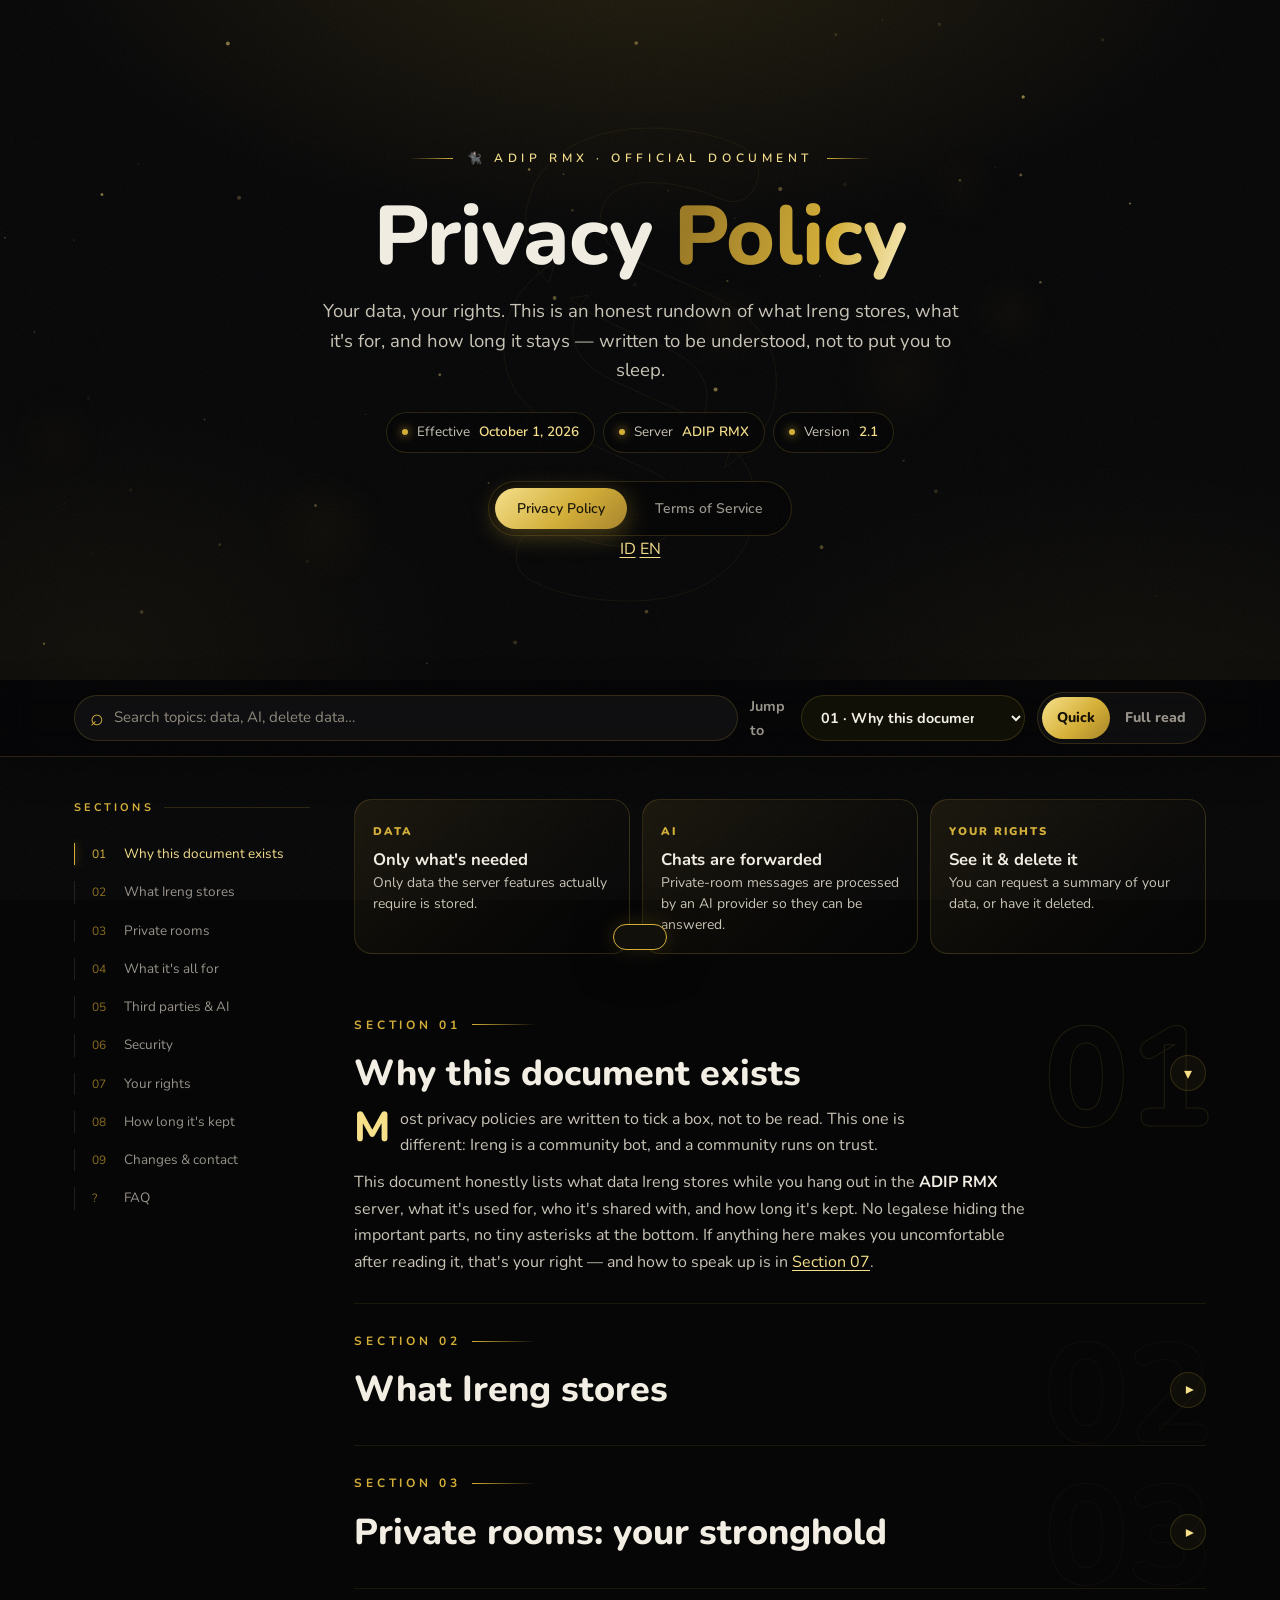
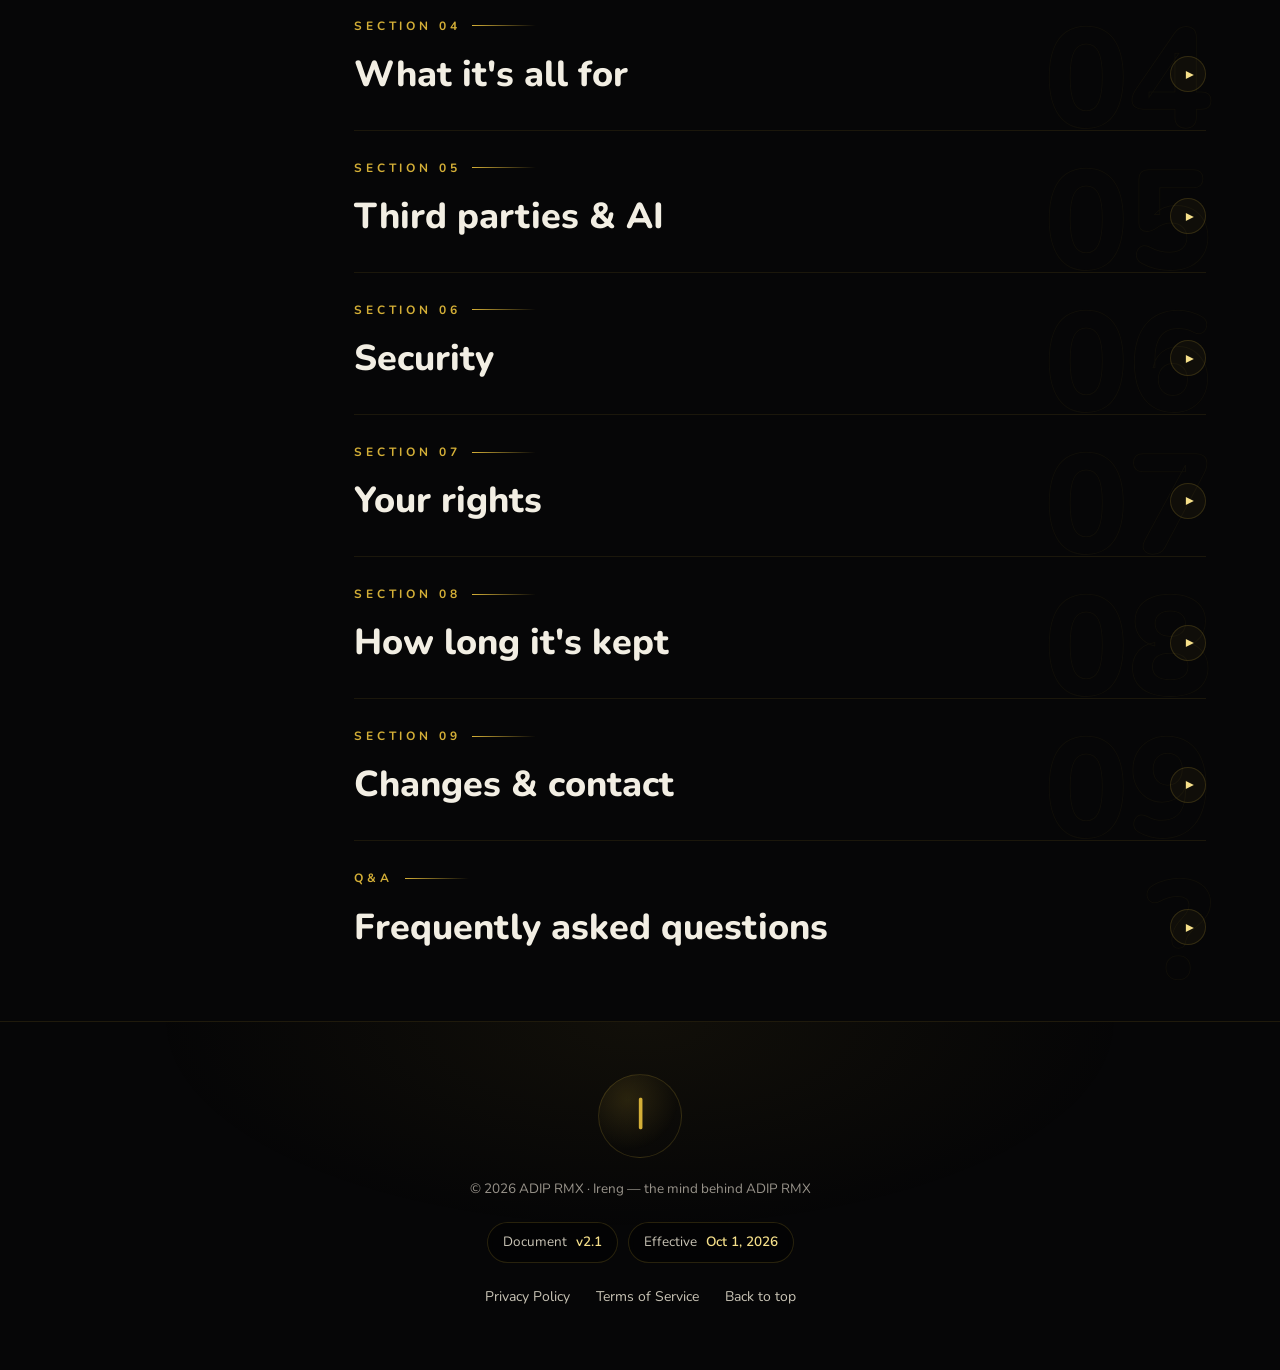
==== privacy-policy-en.html @ ee5ec506 "Publish privacy-policy-en.html" ====
<!DOCTYPE html>
<html lang="en">
<head>
<meta charset="UTF-8">
<meta name="viewport" content="width=device-width, initial-scale=1.0">
<title>Privacy Policy — Ireng · ADIP RMX</title>
<meta name="description" content="Ireng Privacy Policy: an honest explanation of what data the ADIP RMX community Discord bot stores, and why.">
<link rel="alternate" hreflang="id" href="https://adiprmx.github.io/ireng-legal/privacy-policy.html">
<link rel="alternate" hreflang="en" href="https://adiprmx.github.io/ireng-legal/privacy-policy-en.html">
<link rel="preconnect" href="https://fonts.googleapis.com">
<link rel="preconnect" href="https://fonts.gstatic.com" crossorigin>
<link href="https://fonts.googleapis.com/css2?family=Nunito:ital,wght@0,400;0,600;0,700;0,800;0,900;1,400;1,600;1,800&display=swap" rel="stylesheet">
<link rel="stylesheet" href="style.css?v=6">
</head>
<body>
<div id="progress"></div>
<div id="glow"></div>

<header class="hero">
  <canvas id="dust"></canvas>
  <div class="watermark">§</div>
  <div class="hero-inner">
    <span class="kicker">🐈‍⬛ ADIP RMX · Official Document</span>
    <h1>Privacy <span class="shine">Policy</span></h1>
    <p class="lede">Your data, your rights. This is an honest rundown of what Ireng stores, what it's for, and how long it stays — written to be understood, not to put you to sleep.</p>
    <div class="seals">
      <span class="seal"><span class="dot"></span>Effective <b>October 1, 2026</b></span>
      <span class="seal"><span class="dot"></span>Server <b>ADIP RMX</b></span>
      <span class="seal"><span class="dot"></span>Version <b>2.1</b></span>
    </div>
    <nav class="doctabs" aria-label="Legal documents">
      <a href="privacy-policy-en.html" class="active">Privacy Policy</a>
      <a href="terms-of-service-en.html">Terms of Service</a>
    </nav>
    <nav class="langswitch" aria-label="Language">
      <a href="privacy-policy.html">ID</a>
      <a href="privacy-policy-en.html" class="active" aria-current="true">EN</a>
    </nav>
  </div>
</header>

<div class="quickbar" id="quickbar">
  <div class="quickbar-inner">
    <div class="quick-search">
      <label class="sr-only" for="chapterSearch">Search topics on this page</label>
      <span class="quick-icon" aria-hidden="true">⌕</span>
      <input id="chapterSearch" type="search" placeholder="Search topics: data, AI, delete data…" autocomplete="off">
      <button id="clearSearch" class="clear-search" type="button" aria-label="Clear search" hidden>×</button>
    </div>
    <div class="quick-jump">
      <label for="chapterJump">Jump to</label>
      <select id="chapterJump" aria-label="Jump to a section"></select>
    </div>
    <div class="view-switch" role="group" aria-label="Reading mode">
      <button type="button" data-view="cepat" class="active" aria-pressed="true">Quick</button>
      <button type="button" data-view="penuh" aria-pressed="false">Full read</button>
    </div>
  </div>
  <div class="quick-results" id="quickResults" hidden></div>
</div>

<div class="shell">
  <nav class="rail" aria-label="Sections">
    <h3>Sections</h3>
    <a href="#mengapa"><span class="n">01</span>Why this document exists</a>
    <a href="#data"><span class="n">02</span>What Ireng stores</a>
    <a href="#ruang"><span class="n">03</span>Private rooms</a>
    <a href="#tujuan"><span class="n">04</span>What it's all for</a>
    <a href="#pihak-ketiga"><span class="n">05</span>Third parties &amp; AI</a>
    <a href="#keamanan"><span class="n">06</span>Security</a>
    <a href="#hak"><span class="n">07</span>Your rights</a>
    <a href="#retensi"><span class="n">08</span>How long it's kept</a>
    <a href="#kontak"><span class="n">09</span>Changes &amp; contact</a>
    <a href="#faq"><span class="n">?</span>FAQ</a>
  </nav>

  <main>
    <section class="summary-strip" aria-label="Quick summary">
      <a class="summary-card" href="#data"><span>Data</span><strong>Only what's needed</strong><small>Only data the server features actually require is stored.</small></a>
      <a class="summary-card" href="#pihak-ketiga"><span>AI</span><strong>Chats are forwarded</strong><small>Private-room messages are processed by an AI provider so they can be answered.</small></a>
      <a class="summary-card" href="#hak"><span>Your rights</span><strong>See it &amp; delete it</strong><small>You can request a summary of your data, or have it deleted.</small></a>
    </section>
    <section class="chapter reveal" id="mengapa">
      <span class="ghost">01</span>
      <div class="eyebrow">Section 01</div>
      <h2>Why this document exists <button class="copylink" data-target="mengapa" title="Copy section link" aria-label="Copy section link">§</button></h2>
      <p class="lede">Most privacy policies are written to tick a box, not to be read. This one is different: Ireng is a community bot, and a community runs on trust.</p>
      <p>This document honestly lists what data Ireng stores while you hang out in the <strong>ADIP RMX</strong> server, what it's used for, who it's shared with, and how long it's kept. No legalese hiding the important parts, no tiny asterisks at the bottom. If anything here makes you uncomfortable after reading it, that's your right — and how to speak up is in <a href="#hak">Section 07</a>.</p>
    </section>

    <section class="chapter reveal" id="data">
      <span class="ghost">02</span>
      <div class="eyebrow">Section 02</div>
      <h2>What Ireng stores <button class="copylink" data-target="data" title="Copy section link" aria-label="Copy section link">§</button></h2>
      <p class="lede">One principle: store as little as possible — only what the features genuinely need. This is the complete list; nothing is hidden outside this table.</p>
      <table class="ledger">
        <thead><tr><th>Data</th><th>What's in it</th><th>What's it for</th></tr></thead>
        <tbody>
          <tr><td>Discord identity</td><td>Username, user ID, avatar</td><td>Showing member cards, levels, and personal greetings</td></tr>
          <tr><td>Levels &amp; XP</td><td>Chat &amp; voice activity points</td><td>The server level system and achievement badges</td></tr>
          <tr><td>Private-room chats</td><td>Short-term memory — only the last few messages</td><td>So conversations with the AI stay connected instead of resetting every message</td></tr>
          <tr><td>Moderation records</td><td>Warnings and staff action logs</td><td>Server safety; warnings expire automatically after 7 days</td></tr>
          <tr><td>Structure backups</td><td>Channel list, roles, server settings</td><td>Emergency recovery if the server runs into trouble</td></tr>
        </tbody>
      </table>
      <div class="note"><p><strong>What's <em>not</em> stored:</strong> the contents of your DMs, any password or token of yours, and your browsing history. Ireng has no business with any of that.</p></div>
    </section>

    <section class="chapter reveal" id="ruang">
      <span class="ghost">03</span>
      <div class="eyebrow">Section 03</div>
      <h2>Private rooms: your stronghold <button class="copylink" data-target="ruang" title="Copy section link" aria-label="Copy section link">§</button></h2>
      <p class="lede">Private rooms (<em>/ruangpribadi</em>) are where you chat with Ireng's AI — and this is the part guarded most seriously.</p>
      <div class="oath">
        <p>Your chats in your private room are your business. The bot won't serve anyone else who wanders in, won't keep snippets of the conversation, and won't show it to anyone.</p>
        <cite>— Ireng's design promise</cite>
      </div>
      <ul>
        <li>Private-room channels are locked to their owner: other members and regular staff <strong>can't see them</strong> from the channel view.</li>
        <li>Ireng only talks to the <strong>registered room owner</strong>. Anyone else typing there is ignored completely — no response, no trace.</li>
        <li>Chats the bot fails to answer in a private room are <strong>not</strong> entered into any error log the owner can read.</li>
      </ul>
      <div class="note"><p><strong>Being upfront:</strong> the server owner and Administrator permission holders can technically still open any channel — that's a Discord platform limitation, not Ireng's choice. But no staff or member can, and the bot won't serve them.</p></div>
    </section>

    <section class="chapter reveal" id="tujuan">
      <span class="ghost">04</span>
      <div class="eyebrow">Section 04</div>
      <h2>What it's all for <button class="copylink" data-target="tujuan" title="Copy section link" aria-label="Copy section link">§</button></h2>
      <p class="lede">In short: to keep the server running and fun. Nothing more.</p>
      <p>All data in Section 02 is used <strong>only</strong> to run the bot's features in the ADIP RMX server — levels, member cards, moderation, backups, and AI chat. Data is <strong>never sold</strong>, <strong>never shared</strong> with third parties for commercial purposes, and <strong>never used for advertising</strong>. Full stop.</p>
    </section>

    <section class="chapter reveal" id="pihak-ketiga">
      <span class="ghost">05</span>
      <div class="eyebrow">Section 05</div>
      <h2>Third parties &amp; AI <button class="copylink" data-target="pihak-ketiga" title="Copy section link" aria-label="Copy section link">§</button></h2>
      <p class="lede">This part is written out explicitly so nobody feels misled.</p>
      <p>When you chat in a private room, your message is forwarded to an <strong>AI model provider (Google Gemini as the primary, with backup providers if the primary is at capacity)</strong> to generate a reply. AI providers process the message content and the sender's username under their own respective policies. This is the only "third party" besides <strong>Discord</strong> itself as the platform this bot runs on — and the processing is purely for the chat feature, never for selling or advertising.</p>
    </section>

    <section class="chapter reveal" id="keamanan">
      <span class="ghost">06</span>
      <div class="eyebrow">Section 06</div>
      <h2>Security <button class="copylink" data-target="keamanan" title="Copy section link" aria-label="Copy section link">§</button></h2>
      <p class="lede">No system is 100% unbreakable — all you can do is make breaking in as hard as possible.</p>
      <ul>
        <li>Data access is restricted — only the bot system and the server owner.</li>
        <li>Bot credentials are stored in a local configuration file with restricted file permissions (chmod 600), and are never shown in chat.</li>
        <li>No system is 100% unbreakable — if an incident ever involves user data, it will be announced in the server's announcement channel.</li>
      </ul>
    </section>

    <section class="chapter reveal" id="hak">
      <span class="ghost">07</span>
      <div class="eyebrow">Section 07</div>
      <h2>Your rights <button class="copylink" data-target="hak" title="Copy section link" aria-label="Copy section link">§</button></h2>
      <p class="lede">The data is about you — so you're the one in control.</p>
      <ul>
        <li><strong>See it</strong> — request a summary of the data the bot stores about you.</li>
        <li><strong>Delete it</strong> — request permanent deletion of your data.</li>
        <li><strong>Leave</strong> — leaving the server = Ireng stops collecting new data about you.</li>
      </ul>
      <p>How: contact the <strong>owner / staff of ADIP RMX</strong>. Reasonable requests will be followed up.</p>
    </section>

    <section class="chapter reveal" id="retensi">
      <span class="ghost">08</span>
      <div class="eyebrow">Section 08</div>
      <h2>How long it's kept <button class="copylink" data-target="retensi" title="Copy section link" aria-label="Copy section link">§</button></h2>
      <p class="lede">Data isn't kept forever. Each type has its own lifespan.</p>
      <table class="ledger">
        <thead><tr><th>Data</th><th>Retention</th></tr></thead>
        <tbody>
          <tr><td>Moderation warnings</td><td>Expire automatically after 7 days</td></tr>
          <tr><td>Levels, XP, badges</td><td>For as long as you're a server member</td></tr>
          <tr><td>Private-room chat memory</td><td>Short — only the last few messages, to keep context</td></tr>
          <tr><td>Server structure backups</td><td>Periodic backups for emergency recovery</td></tr>
        </tbody>
      </table>
    </section>

    <section class="chapter reveal" id="kontak">
      <span class="ghost">09</span>
      <div class="eyebrow">Section 09</div>
      <h2>Changes &amp; contact <button class="copylink" data-target="kontak" title="Copy section link" aria-label="Copy section link">§</button></h2>
      <p class="lede">This document is alive — it will be updated when features change.</p>
      <p>Significant changes are announced in the server's announcement channel, and the "Effective" date above is updated. Questions about privacy? Contact the <strong>owner / staff of the ADIP RMX server</strong> through the available channels.</p>
    </section>

    <section class="chapter reveal" id="faq">
      <span class="ghost">?</span>
      <div class="eyebrow">Q&amp;A</div>
      <h2>Frequently asked questions <button class="copylink" data-target="faq" title="Copy section link" aria-label="Copy section link">§</button></h2>
      <div class="faq">
        <div class="faq-item">
          <button class="faq-q" aria-expanded="false">Can Ireng read my DMs?<span class="arrow">▾</span></button>
          <div class="faq-a"><p>No. Ireng only reads messages in server channels and in the private room you create yourself. DMs are Discord's territory, not the bot's.</p></div>
        </div>
        <div class="faq-item">
          <button class="faq-q" aria-expanded="false">Is my data sold to advertisers?<span class="arrow">▾</span></button>
          <div class="faq-a"><p>No, and it never will be. The only party that receives your messages outside Discord is the AI provider — purely so the chat feature works, never for ads.</p></div>
        </div>
        <div class="faq-item">
          <button class="faq-q" aria-expanded="false">Why are my AI chats sent to Google?<span class="arrow">▾</span></button>
          <div class="faq-a"><p>Because Ireng's brain runs on Google's Gemini AI model (with backups when it's at capacity). Without it, nobody would answer. Only your message content + username are sent — and private-room conversations aren't stored permanently.</p></div>
        </div>
        <div class="faq-item">
          <button class="faq-q" aria-expanded="false">Can staff peek into my private room?<span class="arrow">▾</span></button>
          <div class="faq-a"><p>Regular staff and other members can't see it. The only ones who technically still can are the server owner / Administrator holders (a Discord limitation), but the bot won't serve them and there's no chat trace to read.</p></div>
        </div>
        <div class="faq-item">
          <button class="faq-q" aria-expanded="false">How do I delete all my data?<span class="arrow">▾</span></button>
          <div class="faq-a"><p>Message the ADIP RMX owner/staff and say you want your data deleted. It'll be followed up. Leaving the server also automatically stops new data collection.</p></div>
        </div>
      </div>
    </section>
  </main>
</div>

<footer>
  <div class="mono">I</div>
  <p>© 2026 ADIP RMX · Ireng — the mind behind ADIP RMX</p>
  <div class="sealrow">
    <span class="seal">Document <b>v2.1</b></span>
    <span class="seal">Effective <b>Oct 1, 2026</b></span>
  </div>
  <nav>
    <a href="privacy-policy-en.html">Privacy Policy</a>
    <a href="terms-of-service-en.html">Terms of Service</a>
    <a href="#mengapa">Back to top</a>
  </nav>
</footer>

<div id="toast" role="status"></div>
<button id="topBtn" title="Back to top" aria-label="Back to top">↑</button>
<script src="script.js?v=7"></script>
</body>
</html>
---- style.css ----
/* ————————————————————————————————————————————————
   IRENG · The Black Gold Codex — shared design system
   v2 · dark luxury editorial · gold on black
———————————————————————————————————————————————— */
:root{
  --bg:#060607;
  --bg-2:#0b0b0d;
  --ink:#f2eee3;
  --ink-dim:#c9c4b6;
  --muted:#98938a;
  --gold:#d4af37;
  --gold-hi:#f6e08a;
  --gold-deep:#8a6d1f;
  --gold-faint:rgba(212,175,55,.14);
  --hair:rgba(212,175,55,.18);
  --card:rgba(255,255,255,.028);
  --serif:'Nunito',system-ui,-apple-system,sans-serif;
  --sans:'Nunito',system-ui,-apple-system,sans-serif;
  --qb:76px;
}
*{margin:0;padding:0;box-sizing:border-box}
html{scroll-behavior:smooth}
body{
  background:var(--bg);color:var(--ink);
  font-family:var(--sans);font-size:16px;line-height:1.68;
  -webkit-font-smoothing:antialiased;overflow-x:hidden;
}
body::before{ /* film grain */
  content:"";position:fixed;inset:0;z-index:70;pointer-events:none;opacity:.05;
  background-image:url("data:image/svg+xml,%3Csvg xmlns='http://www.w3.org/2000/svg' width='140' height='140'%3E%3Cfilter id='n'%3E%3CfeTurbulence type='fractalNoise' baseFrequency='0.9' numOctaves='2'/%3E%3C/filter%3E%3Crect width='140' height='140' filter='url(%23n)' opacity='1'/%3E%3C/svg%3E");
}
::selection{background:var(--gold);color:#141005}
a{color:var(--gold-hi);text-decoration-thickness:1px;text-underline-offset:3px}
img{max-width:100%}

/* ————— progress ————— */
#progress{position:fixed;top:0;left:0;height:2px;width:0;z-index:100;
  background:linear-gradient(90deg,var(--gold-deep),var(--gold),var(--gold-hi));
  box-shadow:0 0 14px rgba(212,175,55,.55)}

/* ————— cursor glow (desktop only) ————— */
#glow{position:fixed;top:0;left:0;width:560px;height:560px;z-index:1;pointer-events:none;
  background:radial-gradient(circle,rgba(212,175,55,.075),transparent 62%);
  transform:translate(-50%,-50%);mix-blend-mode:screen}
@media(hover:none),(pointer:coarse){#glow{display:none}}

/* ————— HERO ————— */
.hero{position:relative;min-height:min(680px,78svh);display:grid;place-items:center;
  text-align:center;overflow:hidden;padding:88px 24px 64px;
  background:
    radial-gradient(1000px 520px at 50% -12%,rgba(212,175,55,.15),transparent 62%),
    radial-gradient(760px 460px at 88% 108%,rgba(212,175,55,.06),transparent 60%),
    radial-gradient(600px 420px at 8% 96%,rgba(212,175,55,.05),transparent 60%),
    var(--bg);
}
#dust{position:absolute;inset:0;width:100%;height:100%}
.watermark{position:absolute;top:50%;left:50%;transform:translate(-50%,-52%);
  font-family:var(--serif);font-weight:800;font-size:58vmin;line-height:1;
  color:transparent;-webkit-text-stroke:1px rgba(212,175,55,.07);
  user-select:none;pointer-events:none;white-space:nowrap}
.hero-inner{position:relative;z-index:3;max-width:880px}
.kicker{display:inline-flex;align-items:center;gap:14px;color:var(--gold-hi);
  font-size:12px;font-weight:600;letter-spacing:.38em;text-transform:uppercase}
.kicker::before,.kicker::after{content:"";width:44px;height:1px;
  background:linear-gradient(90deg,transparent,var(--gold));display:inline-block}
.kicker::after{background:linear-gradient(90deg,var(--gold),transparent)}
.hero h1{font-family:var(--serif);font-weight:800;line-height:1.06;
  font-size:clamp(2.7rem,7vw,5.2rem);margin:24px 0 4px;letter-spacing:-.01em}
.hero h1 .shine{background:linear-gradient(105deg,#9c7a24 5%,var(--gold) 32%,#fff6cf 50%,var(--gold) 68%,#9c7a24 95%);
  background-size:220% auto;-webkit-background-clip:text;background-clip:text;color:transparent;
  animation:shine 6s linear infinite}
.hero .lede{color:var(--ink-dim);font-size:clamp(1rem,2.2vw,1.16rem);max-width:640px;margin:16px auto 0;line-height:1.6}
.seals{display:flex;flex-wrap:wrap;gap:8px;justify-content:center;margin-top:26px}
.seal{display:inline-flex;align-items:center;gap:9px;padding:8px 15px;border:1px solid var(--hair);
  border-radius:999px;background:rgba(0,0,0,.4);font-size:13.5px;color:var(--ink-dim);
  backdrop-filter:blur(4px)}
.seal b{color:var(--gold-hi);font-weight:600}
.seal .dot{width:6px;height:6px;border-radius:50%;background:var(--gold);
  box-shadow:0 0 10px var(--gold)}
.doctabs{display:inline-flex;gap:6px;margin-top:28px;padding:6px;border:1px solid var(--hair);
  border-radius:999px;background:rgba(0,0,0,.45);backdrop-filter:blur(6px)}
.doctabs a{padding:9px 22px;border-radius:999px;text-decoration:none;font-size:14px;
  font-weight:600;color:var(--muted);transition:.3s}
.doctabs a:hover{color:var(--ink)}
.doctabs a.active{background:linear-gradient(135deg,var(--gold-hi),var(--gold) 55%,#a8842a);
  color:#181205;box-shadow:0 6px 24px rgba(212,175,55,.35)}
.sr-only{position:absolute;width:1px;height:1px;padding:0;margin:-1px;overflow:hidden;clip:rect(0,0,0,0);white-space:nowrap;border:0}
:focus-visible{outline:2px solid var(--gold-hi);outline-offset:3px}

/* ————— quickbar: cari, lompat, mode baca ————— */
.quickbar{position:sticky;top:0;z-index:85;background:rgba(6,6,7,.9);
  backdrop-filter:blur(16px);border-bottom:1px solid var(--hair);
  box-shadow:0 12px 34px rgba(0,0,0,.22)}
.quickbar-inner{max-width:1180px;margin:0 auto;padding:12px 24px;display:grid;
  grid-template-columns:minmax(250px,1fr) minmax(205px,275px) auto;gap:12px;align-items:center}
.quick-search{display:flex;align-items:center;gap:10px;min-height:46px;padding:0 8px 0 15px;
  border:1px solid var(--hair);border-radius:999px;background:rgba(255,255,255,.045);transition:border-color .25s,box-shadow .25s}
.quick-search:focus-within{border-color:var(--gold);box-shadow:0 0 0 3px rgba(212,175,55,.13)}
.quick-icon{color:var(--gold);font-size:23px;line-height:1}
.quick-search input{width:100%;min-width:0;border:0;outline:0;background:transparent;color:var(--ink);font:inherit;font-size:.94rem}
.quick-search input::placeholder{color:#8f897d}
.quick-search input::-webkit-search-cancel-button{display:none}
.clear-search{flex:none;width:31px;height:31px;border:1px solid var(--hair);border-radius:50%;
  background:rgba(212,175,55,.08);color:var(--gold-hi);font-size:19px;line-height:1;cursor:pointer}
.clear-search:hover{background:rgba(212,175,55,.16)}
.quick-jump{display:flex;align-items:center;gap:10px;color:var(--muted);font-size:.9rem;font-weight:700}
.quick-jump select{width:100%;min-width:0;min-height:46px;border:1px solid var(--hair);border-radius:999px;
  background:#111006;color:var(--ink);padding:0 34px 0 15px;font:inherit;font-size:.9rem;font-weight:700;cursor:pointer}
.view-switch{display:flex;padding:4px;border:1px solid var(--hair);border-radius:999px;background:rgba(255,255,255,.035)}
.view-switch button{border:0;border-radius:999px;background:transparent;color:var(--muted);
  padding:9px 15px;font:inherit;font-size:.88rem;font-weight:800;cursor:pointer;transition:.25s;white-space:nowrap}
.view-switch button:hover{color:var(--ink)}
.view-switch button.active{background:linear-gradient(135deg,var(--gold-hi),var(--gold) 58%,#a8842a);color:#181205}
.quick-results{max-width:1180px;margin:0 auto;padding:0 24px 14px}
.quick-results-head{font-size:.82rem;color:var(--muted);margin:1px 0 9px}
.quick-results-head strong{color:var(--gold-hi)}
.result-list{display:flex;gap:8px;flex-wrap:wrap}
.result-chip{display:flex;flex-direction:column;gap:2px;max-width:360px;text-align:left;
  border:1px solid var(--hair);border-radius:14px;background:rgba(212,175,55,.055);
  color:var(--ink-dim);padding:9px 12px;font:inherit;cursor:pointer;transition:.25s}
.result-chip strong{color:var(--gold-hi);font-size:.9rem}
.result-chip span{font-size:.8rem;line-height:1.45;display:-webkit-box;-webkit-line-clamp:2;-webkit-box-orient:vertical;overflow:hidden}
.result-chip:hover,.result-chip:focus-visible{border-color:var(--gold);background:rgba(212,175,55,.11);transform:translateY(-1px)}
.no-result{border:1px dashed var(--hair);border-radius:14px;padding:11px 14px;color:var(--muted);font-size:.9rem}

/* ————— layout + chapter rail ————— */
.shell{max-width:1180px;margin:0 auto;padding:42px 24px 12px;
  display:grid;grid-template-columns:236px minmax(0,1fr);gap:44px;position:relative;z-index:2}
.rail{position:sticky;top:calc(var(--qb) + 18px);align-self:start;max-height:calc(100svh - var(--qb) - 36px);overflow:auto;
  scrollbar-width:thin;scrollbar-color:var(--gold-deep) transparent}
.rail h3{font-size:11px;letter-spacing:.28em;text-transform:uppercase;color:var(--gold);
  margin-bottom:18px;display:flex;align-items:center;gap:10px}
.rail h3::after{content:"";flex:1;height:1px;background:var(--hair)}
.rail a{position:relative;display:flex;gap:12px;align-items:baseline;padding:9px 4px 9px 18px;
  color:var(--muted);text-decoration:none;font-size:13.5px;line-height:1.5;transition:.25s}
.rail a::before{content:"";position:absolute;left:0;top:8px;bottom:8px;width:1px;background:rgba(255,255,255,.1)}
.rail a .n{font-family:var(--serif);font-size:12px;color:var(--gold-deep);min-width:20px}
.rail a:hover{color:var(--ink)}
.rail a.active{color:var(--gold-hi)}
.rail a.active::before{background:var(--gold);box-shadow:0 0 8px var(--gold)}
.rail a.active .n{color:var(--gold)}
main{min-width:0}

/* ————— summary strip ————— */
.summary-strip{display:grid;grid-template-columns:repeat(3,minmax(0,1fr));gap:12px;margin-bottom:34px}
.summary-card{display:block;border:1px solid var(--hair);border-radius:18px;padding:17px 18px;
  background:linear-gradient(140deg,rgba(212,175,55,.09),rgba(212,175,55,.02) 62%,transparent);
  color:var(--ink);text-decoration:none;transition:transform .25s,border-color .25s,background .25s}
.summary-card:hover{transform:translateY(-2px);border-color:rgba(212,175,55,.48);background:linear-gradient(140deg,rgba(212,175,55,.13),rgba(212,175,55,.03) 62%,transparent)}
.summary-card span{color:var(--gold);font-size:.7rem;font-weight:900;letter-spacing:.18em;text-transform:uppercase}
.summary-card strong{display:block;font-size:1.04rem;line-height:1.3;margin:5px 0 3px}
.summary-card small{display:block;color:var(--ink-dim);font-size:.87rem;line-height:1.5}

/* ————— chapters ————— */
.chapter{position:relative;padding:42px 0;scroll-margin-top:calc(var(--qb) + 18px)}
.chapter + .chapter{border-top:1px solid rgba(212,175,55,.1)}
.ghost{position:absolute;top:22px;right:-6px;font-family:var(--serif);font-weight:800;
  font-size:clamp(5.5rem,11vw,9.5rem);line-height:1;color:transparent;
  -webkit-text-stroke:1px rgba(212,175,55,.13);user-select:none;pointer-events:none}
.eyebrow{display:flex;align-items:center;gap:12px;color:var(--gold);font-size:12px;
  font-weight:700;letter-spacing:.32em;text-transform:uppercase;margin-bottom:16px}
.eyebrow::after{content:"";height:1px;width:64px;background:linear-gradient(90deg,var(--gold),transparent)}
.chapter h2{font-family:var(--serif);font-size:clamp(1.62rem,3.2vw,2.25rem);font-weight:800;
  line-height:1.25;margin-bottom:6px;display:flex;align-items:center;gap:10px}
.copylink{flex:none;width:34px;height:34px;border-radius:10px;border:1px solid var(--hair);
  background:transparent;color:var(--gold);font-size:15px;cursor:pointer;opacity:0;transition:.25s}
h2:hover .copylink,.copylink:focus-visible{opacity:1}
.chapter-toggle{flex:none;width:36px;height:36px;margin-left:auto;border-radius:50%;border:1px solid var(--hair);
  background:rgba(212,175,55,.05);color:var(--gold-hi);font-size:16px;cursor:pointer;transition:.25s;display:grid;place-items:center}
.chapter-toggle span{display:block;transition:transform .3s}
.chapter-toggle:hover{background:rgba(212,175,55,.14)}
.chapter.is-closed .chapter-toggle span{transform:rotate(-90deg)}
body[data-view="penuh"] .chapter-toggle{display:none}
body[data-view="cepat"] .chapter{padding:27px 0}
body[data-view="cepat"] .chapter.is-closed .ghost{opacity:.38}
.chapter.search-match{background:linear-gradient(90deg,rgba(212,175,55,.055),transparent 72%)}
.copylink:hover{background:rgba(212,175,55,.12)}
.chapter .lede{color:var(--ink-dim);font-size:1rem;line-height:1.65;max-width:62ch;margin:10px 0 0}
.chapter .lede::first-letter{font-family:var(--serif);font-weight:800;font-size:2.6em;float:left;line-height:.86;
  padding:4px 10px 0 0;color:var(--gold-hi)}
.chapter p{color:var(--ink-dim);margin-top:10px;max-width:68ch}
.chapter ul{margin:10px 0 0;padding-left:4px;list-style:none;max-width:68ch}
.chapter ul li{position:relative;padding-left:30px;margin-bottom:7px;color:var(--ink-dim)}
.chapter ul li::before{content:"◆";position:absolute;left:2px;top:2px;font-size:11px;color:var(--gold)}
.chapter strong{color:var(--ink)}
.chapter em{color:var(--gold-hi);font-style:italic}

/* pull quote / callouts */
.oath{margin:22px 0;padding:27px 32px;border:1px solid var(--hair);border-radius:6px;
  background:linear-gradient(120deg,rgba(212,175,55,.07),rgba(212,175,55,.015) 55%,transparent);
  position:relative;max-width:68ch}
.oath::before{content:"“";position:absolute;top:-6px;left:20px;font-family:var(--serif);
  font-size:64px;color:var(--gold);opacity:.5;line-height:1}
.oath p{font-family:var(--serif);font-size:1.18rem;font-style:italic;color:var(--ink);margin:0}
.oath cite{display:block;margin-top:12px;font-family:var(--sans);font-style:normal;font-size:12.5px;
  letter-spacing:.22em;text-transform:uppercase;color:var(--gold)}
.note{margin-top:16px;padding:15px 19px;border-left:2px solid var(--gold);border-radius:0 10px 10px 0;
  background:rgba(212,175,55,.05);max-width:68ch}
.note p{margin:0;font-size:.95rem;color:var(--ink-dim)}

/* ledger tables */
.ledger{width:100%;border-collapse:collapse;margin-top:20px;max-width:76ch;
  border:1px solid var(--hair);border-radius:10px;overflow:hidden;font-size:.93rem}
.ledger th{background:rgba(212,175,55,.08);color:var(--gold-hi);text-align:left;
  font-size:11.5px;letter-spacing:.2em;text-transform:uppercase;font-weight:700;
  padding:12px 15px;border-bottom:1px solid var(--hair)}
.ledger td{padding:12px 15px;border-bottom:1px solid rgba(255,255,255,.06);color:var(--ink-dim);vertical-align:top}
.ledger tr:last-child td{border-bottom:0}
.ledger tbody tr{transition:background .25s}
.ledger tbody tr:hover{background:rgba(212,175,55,.05)}
.ledger td:first-child{color:var(--ink);font-weight:600;white-space:nowrap}

/* FAQ */
.faq{margin-top:20px;border:1px solid var(--hair);border-radius:12px;overflow:hidden;max-width:76ch}
.faq-item + .faq-item{border-top:1px solid rgba(255,255,255,.07)}
.faq-q{width:100%;display:flex;justify-content:space-between;align-items:center;gap:16px;
  background:transparent;border:0;color:var(--ink);font:inherit;font-weight:600;font-size:1rem;
  text-align:left;padding:16px 20px;cursor:pointer;transition:background .25s}
.faq-q:hover{background:rgba(212,175,55,.04)}
.faq-q .arrow{flex:none;width:30px;height:30px;border:1px solid var(--hair);border-radius:50%;
  display:grid;place-items:center;color:var(--gold);font-size:14px;transition:transform .4s cubic-bezier(.4,0,.2,1),background .3s}
.faq-item.open .faq-q .arrow{transform:rotate(180deg);background:rgba(212,175,55,.12)}
.faq-a{max-height:0;overflow:hidden;transition:max-height .5s cubic-bezier(.4,0,.2,1)}
.faq-a p{padding:0 20px 18px;margin:0;font-size:.95rem}

/* reveal */
.reveal{opacity:0;transform:translateY(18px);transition:opacity .6s ease,transform .6s cubic-bezier(.16,1,.3,1)}
.reveal.in{opacity:1;transform:none}
.reveal[data-d="1"]{transition-delay:.08s}.reveal[data-d="2"]{transition-delay:.16s}
.reveal[data-d="3"]{transition-delay:.24s}

/* ————— footer ————— */
footer{position:relative;z-index:2;text-align:center;padding:52px 24px 62px;margin-top:26px;
  border-top:1px solid rgba(212,175,55,.12);
  background:radial-gradient(700px 300px at 50% 0%,rgba(212,175,55,.06),transparent 70%)}
footer .mono{font-family:var(--serif);font-size:44px;color:var(--gold);
  width:84px;height:84px;margin:0 auto 20px;display:grid;place-items:center;
  border:1px solid var(--hair);border-radius:50%;
  background:radial-gradient(circle at 35% 30%,rgba(212,175,55,.14),transparent 65%)}
footer .sealrow{display:flex;gap:10px;justify-content:center;flex-wrap:wrap;margin:22px 0}
footer p{color:var(--muted);font-size:13.5px}
footer nav{margin-top:18px;display:flex;gap:26px;justify-content:center;flex-wrap:wrap}
footer nav a{color:var(--ink-dim);text-decoration:none;font-size:14px;transition:.25s}
footer nav a:hover{color:var(--gold-hi)}

/* toast */
#toast{position:fixed;bottom:30px;left:50%;transform:translate(-50%,80px);z-index:120;
  background:#12100a;border:1px solid var(--gold);color:var(--gold-hi);
  padding:12px 26px;border-radius:999px;font-size:14px;font-weight:600;
  box-shadow:0 10px 40px rgba(0,0,0,.6),0 0 20px rgba(212,175,55,.2);
  transition:transform .45s cubic-bezier(.16,1,.3,1);pointer-events:none;white-space:nowrap}
#toast.show{transform:translate(-50%,0)}

/* back to top */
#topBtn{position:fixed;right:24px;bottom:24px;width:50px;height:50px;border-radius:50%;z-index:90;
  border:1px solid var(--gold);background:rgba(10,9,5,.92);color:var(--gold-hi);font-size:18px;cursor:pointer;
  opacity:0;pointer-events:none;transition:.35s;box-shadow:0 8px 28px rgba(0,0,0,.55)}
#topBtn.show{opacity:1;pointer-events:auto}
#topBtn:hover{background:var(--gold);color:#181205;box-shadow:0 8px 28px rgba(212,175,55,.4)}

/* ————— responsive ————— */
@media(max-width:960px){
  .hero{min-height:72svh;padding:76px 20px 54px}
  .quickbar-inner{grid-template-columns:minmax(0,1fr) auto;padding:10px 16px}
  .quick-search{grid-column:1/-1}
  .quick-jump{min-width:0}
  .quick-jump label{display:none}
  .quick-results{padding:0 16px 12px}
  .summary-strip{display:flex;overflow-x:auto;padding-bottom:6px;scroll-snap-type:x mandatory}
  .summary-card{flex:0 0 248px;scroll-snap-align:start}
  .shell{grid-template-columns:1fr;gap:0;padding-top:30px}
  .rail{position:static;max-height:none;overflow:visible;margin-bottom:8px;
    display:flex;flex-wrap:wrap;gap:8px;align-items:center}
  .rail h3{width:100%;margin-bottom:6px}
  .rail a{border:1px solid var(--hair);border-radius:999px;padding:8px 16px}
  .rail a::before{display:none}
  .rail a .n{display:none}
  .rail a.active{background:rgba(212,175,55,.12);border-color:var(--gold)}
  .ghost{font-size:4.6rem;top:30px}
  .copylink{opacity:1}
  .chapter{padding:36px 0}
  body[data-view="cepat"] .chapter{padding:23px 0}
}
@media(max-width:560px){
  .hero h1{font-size:2.55rem}
  .seal{font-size:12px}
  .doctabs{width:100%}
  .doctabs a{flex:1;padding:9px 10px;text-align:center}
  .quickbar-inner{grid-template-columns:1fr}
  .quick-search{grid-column:auto}
  .view-switch{width:100%}
  .view-switch button{flex:1}
  .summary-card{flex-basis:82%}
  .result-chip{max-width:100%;width:100%}
  .chapter h2{font-size:1.48rem;align-items:flex-start}
  .copylink{width:32px;height:32px}
  .chapter-toggle{width:33px;height:33px}
  .ledger{display:block;overflow-x:auto}
}
@media(prefers-reduced-motion:reduce){
  *,*::before,*::after{animation-duration:.01ms!important;transition-duration:.01ms!important}
  html{scroll-behavior:auto}
  .reveal{opacity:1;transform:none}
}
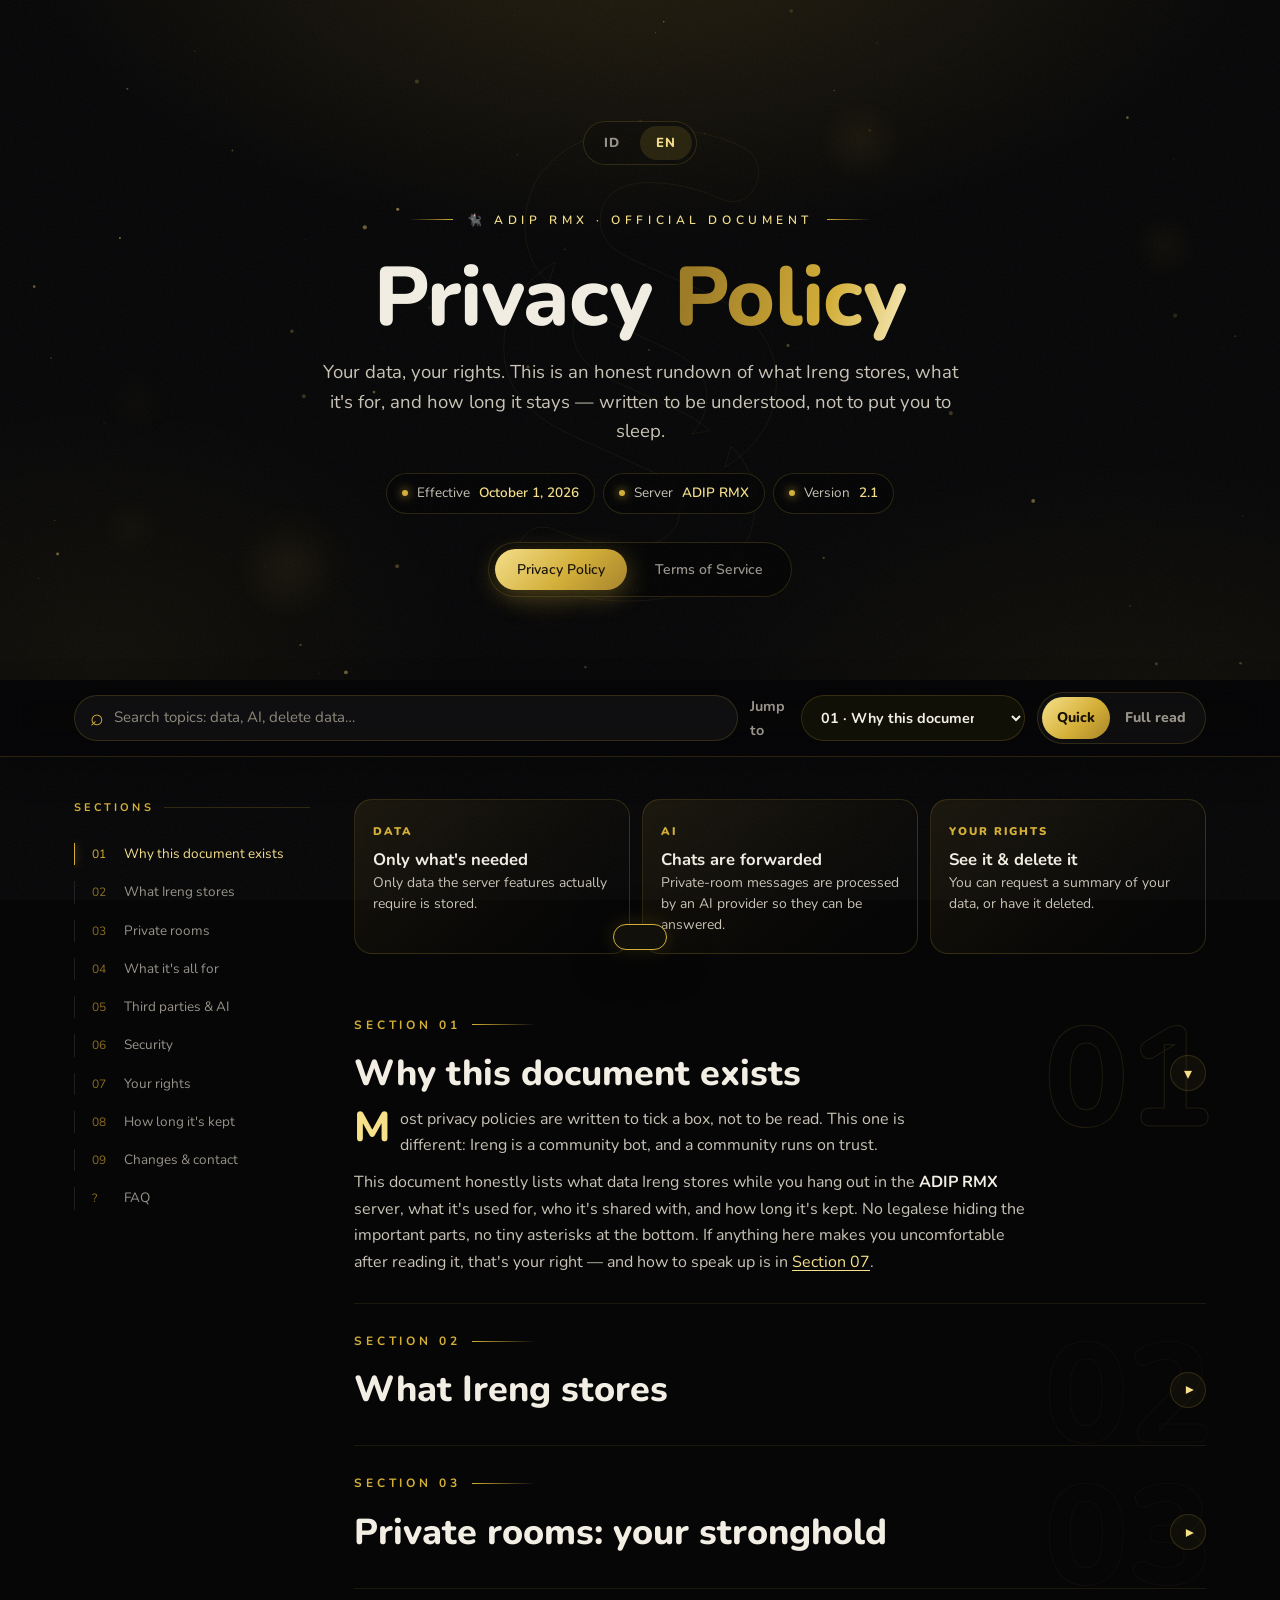
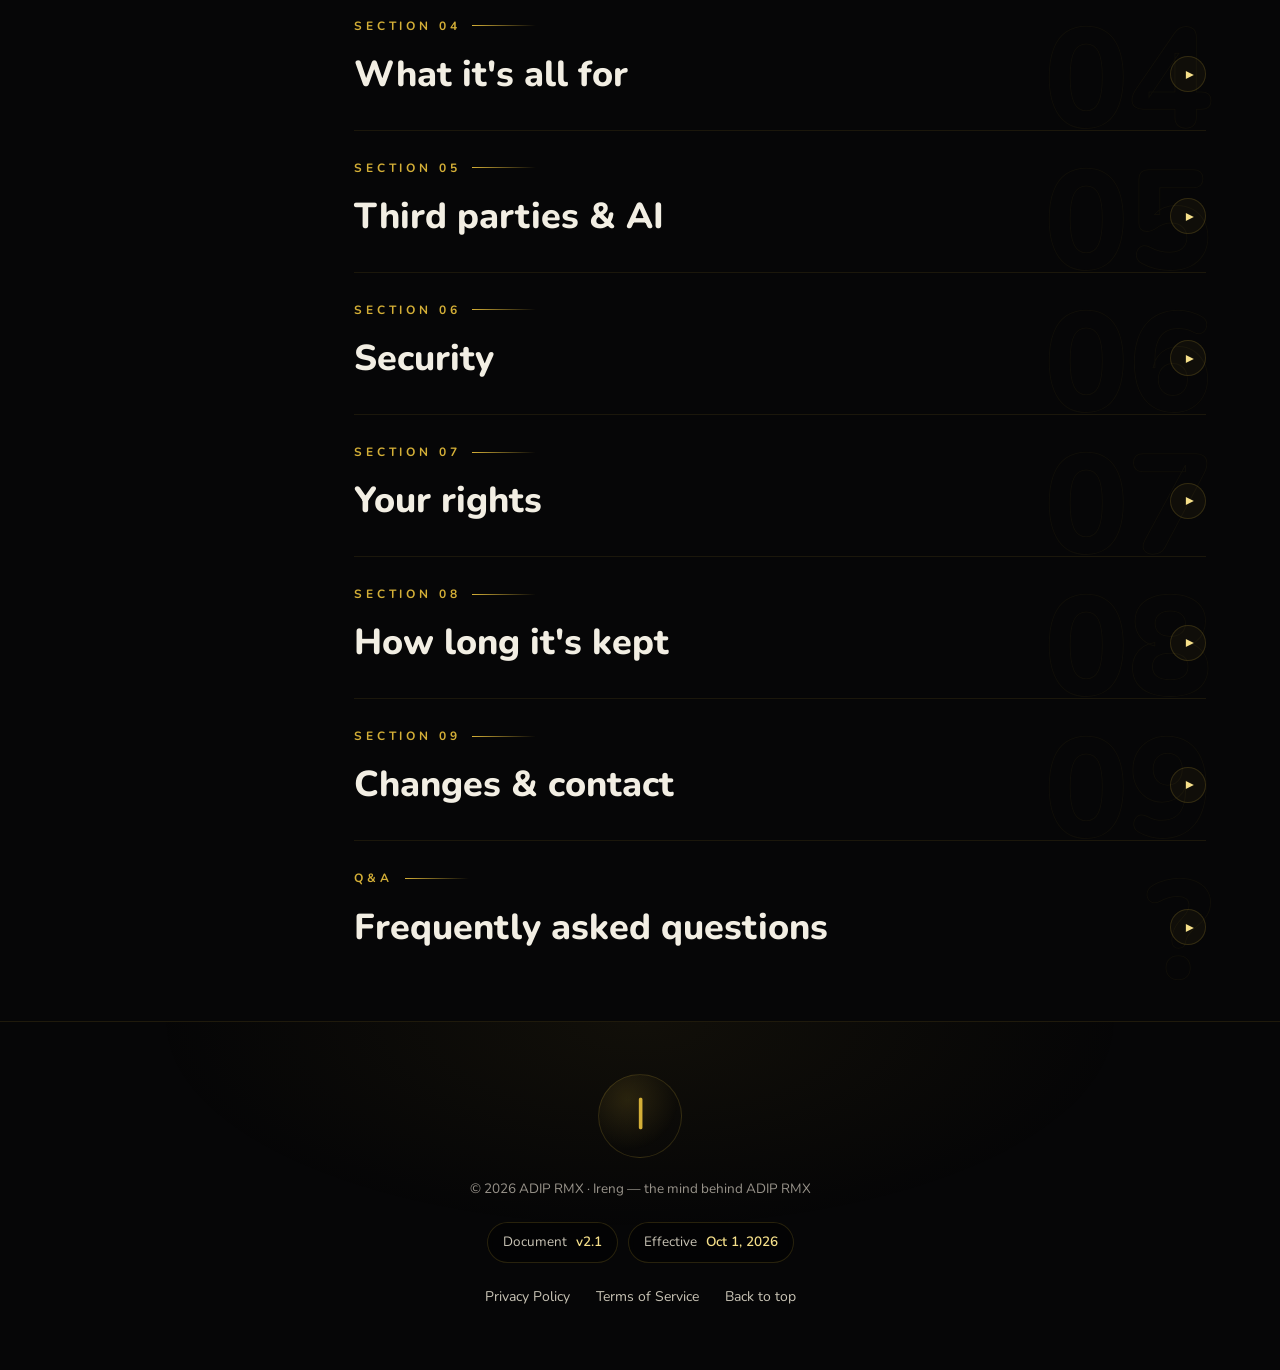
==== commit 3caf90bb: "Publish privacy-policy-en.html" ====
--- a/privacy-policy-en.html
+++ b/privacy-policy-en.html
@@ -10,7 +10,7 @@
 <link rel="preconnect" href="https://fonts.googleapis.com">
 <link rel="preconnect" href="https://fonts.gstatic.com" crossorigin>
 <link href="https://fonts.googleapis.com/css2?family=Nunito:ital,wght@0,400;0,600;0,700;0,800;0,900;1,400;1,600;1,800&display=swap" rel="stylesheet">
-<link rel="stylesheet" href="style.css?v=6">
+<link rel="stylesheet" href="style.css?v=7">
 </head>
 <body>
 <div id="progress"></div>
@@ -19,6 +19,10 @@
 <header class="hero">
   <canvas id="dust"></canvas>
   <div class="watermark">§</div>
+  <nav class="langswitch" aria-label="Language">
+      <a href="privacy-policy.html">ID</a>
+      <a href="privacy-policy-en.html" class="active" aria-current="true">EN</a>
+    </nav>
   <div class="hero-inner">
     <span class="kicker">🐈‍⬛ ADIP RMX · Official Document</span>
     <h1>Privacy <span class="shine">Policy</span></h1>
@@ -31,10 +35,6 @@
     <nav class="doctabs" aria-label="Legal documents">
       <a href="privacy-policy-en.html" class="active">Privacy Policy</a>
       <a href="terms-of-service-en.html">Terms of Service</a>
-    </nav>
-    <nav class="langswitch" aria-label="Language">
-      <a href="privacy-policy.html">ID</a>
-      <a href="privacy-policy-en.html" class="active" aria-current="true">EN</a>
     </nav>
   </div>
 </header>
--- a/style.css
+++ b/style.css
@@ -302,3 +302,9 @@
   html{scroll-behavior:auto}
   .reveal{opacity:1;transform:none}
 }
+
+/* ——— pengalih bahasa ——— */
+.langswitch{display:inline-flex;gap:4px;margin-top:14px;padding:4px;border:1px solid var(--hair);border-radius:999px;background:rgba(10,10,8,.5);backdrop-filter:blur(8px)}
+.langswitch a{padding:6px 16px;border-radius:999px;color:var(--muted);text-decoration:none;font-size:.82rem;font-weight:800;letter-spacing:.08em;transition:color .25s,background .25s}
+.langswitch a:hover{color:var(--gold-hi)}
+.langswitch a.active{background:rgba(212,175,55,.14);color:var(--gold-hi)}
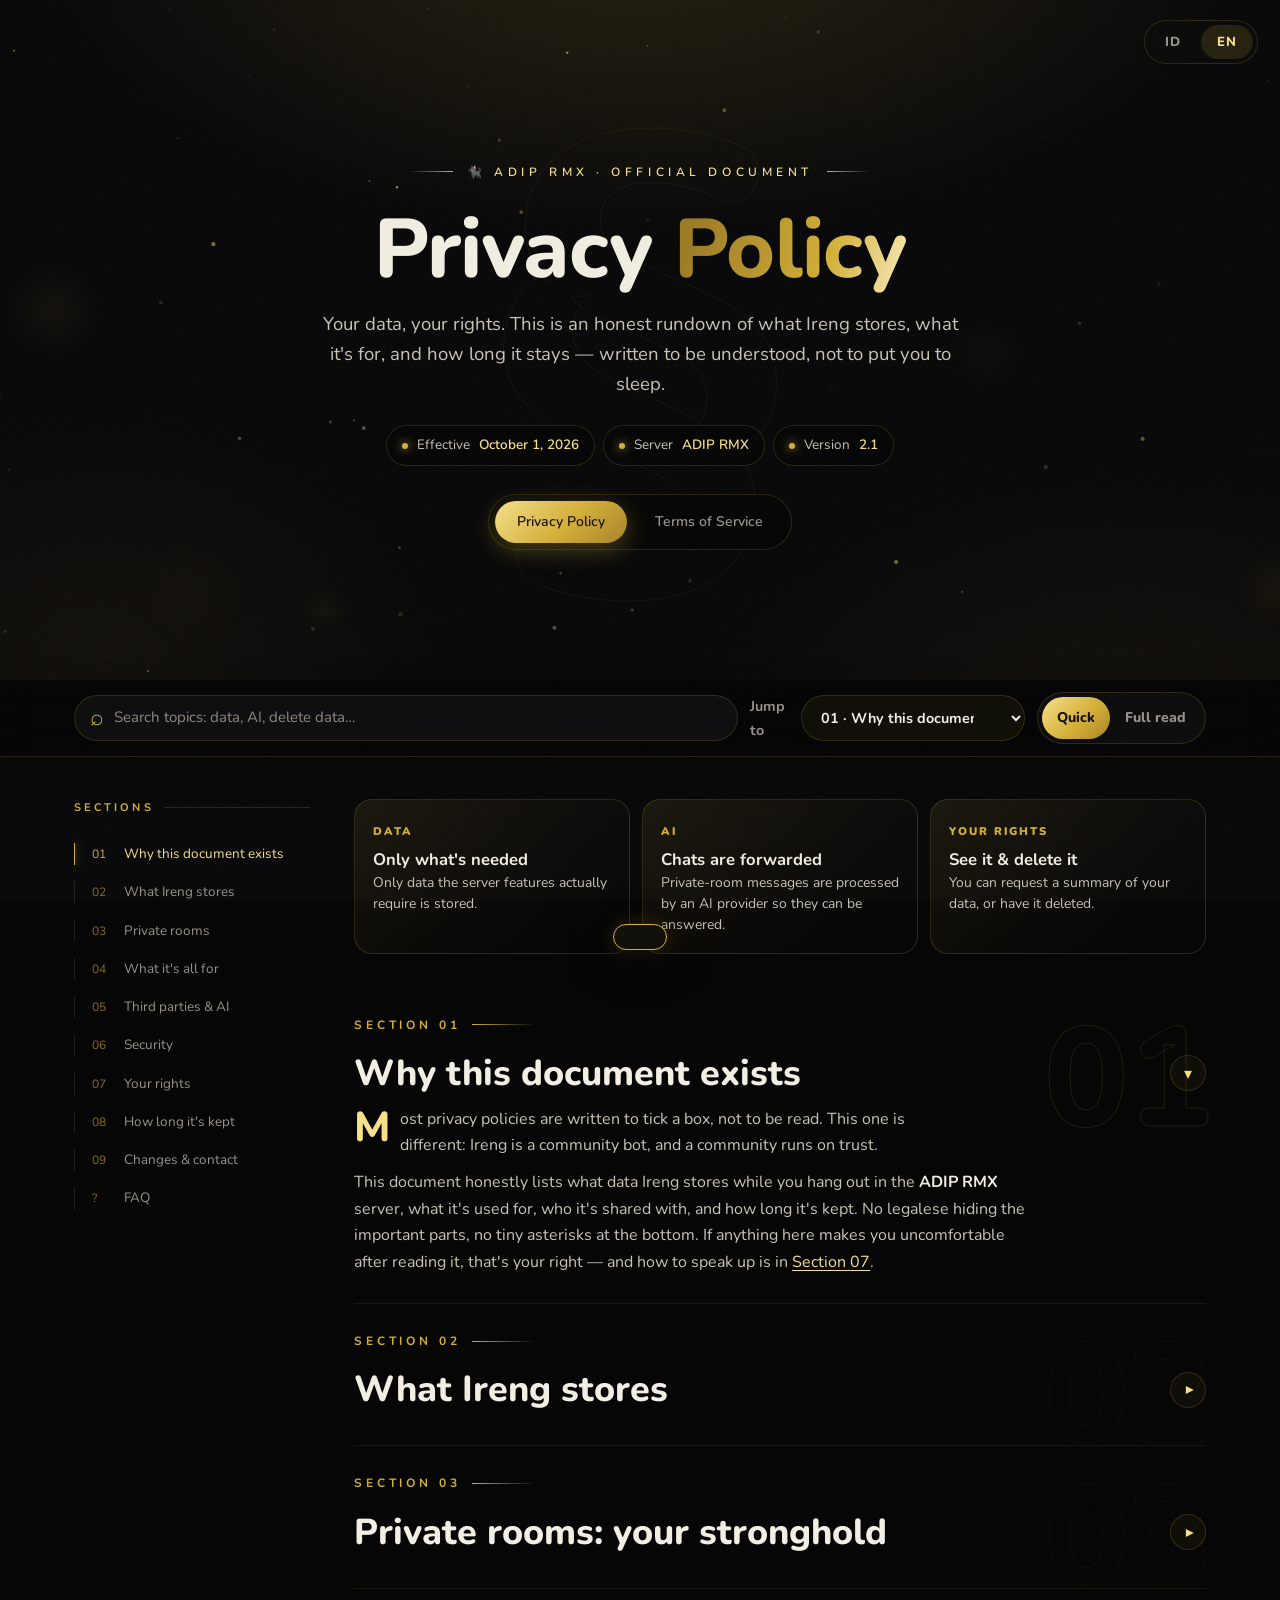
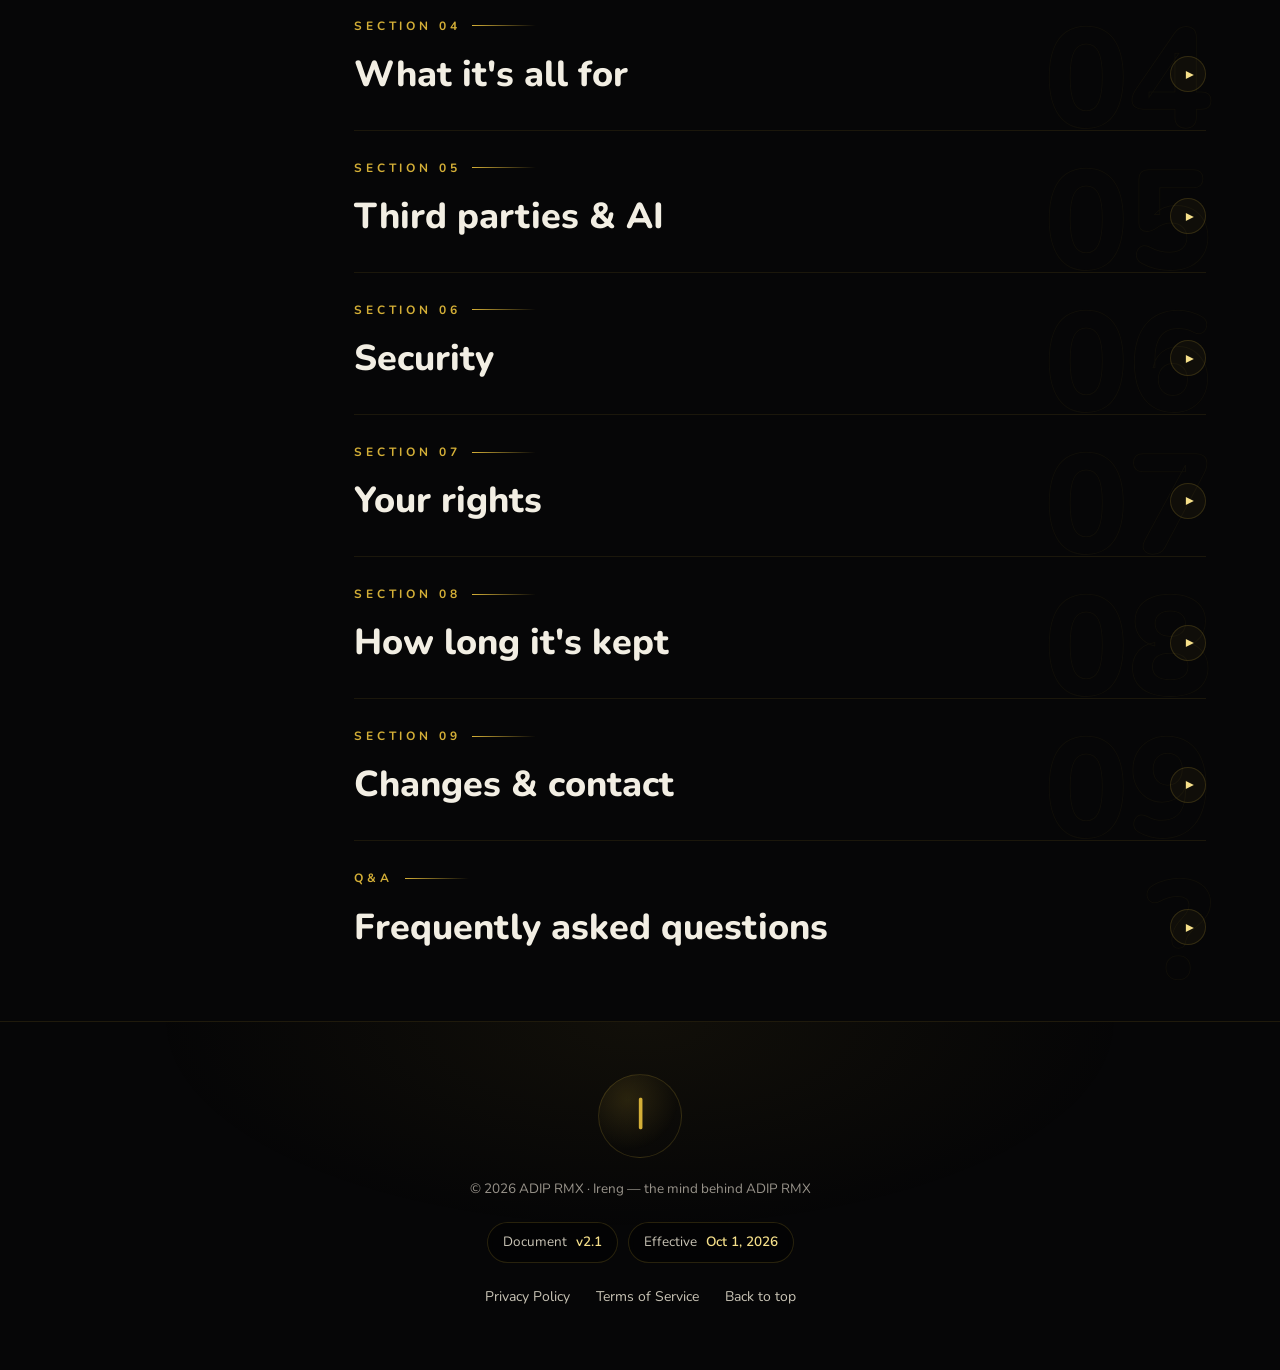
==== commit f9d19f22: "Publish privacy-policy-en.html" ====
--- a/privacy-policy-en.html
+++ b/privacy-policy-en.html
@@ -10,7 +10,7 @@
 <link rel="preconnect" href="https://fonts.googleapis.com">
 <link rel="preconnect" href="https://fonts.gstatic.com" crossorigin>
 <link href="https://fonts.googleapis.com/css2?family=Nunito:ital,wght@0,400;0,600;0,700;0,800;0,900;1,400;1,600;1,800&display=swap" rel="stylesheet">
-<link rel="stylesheet" href="style.css?v=7">
+<link rel="stylesheet" href="style.css?v=8">
 </head>
 <body>
 <div id="progress"></div>
@@ -234,6 +234,6 @@
 
 <div id="toast" role="status"></div>
 <button id="topBtn" title="Back to top" aria-label="Back to top">↑</button>
-<script src="script.js?v=7"></script>
+<script src="script.js?v=8"></script>
 </body>
 </html>
--- a/style.css
+++ b/style.css
@@ -304,7 +304,11 @@
 }
 
 /* ——— pengalih bahasa ——— */
-.langswitch{display:inline-flex;gap:4px;margin-top:14px;padding:4px;border:1px solid var(--hair);border-radius:999px;background:rgba(10,10,8,.5);backdrop-filter:blur(8px)}
+.langswitch{position:absolute;top:20px;right:22px;z-index:6;display:inline-flex;gap:4px;padding:4px;border:1px solid var(--hair);border-radius:999px;background:rgba(10,10,8,.5);backdrop-filter:blur(8px)}
 .langswitch a{padding:6px 16px;border-radius:999px;color:var(--muted);text-decoration:none;font-size:.82rem;font-weight:800;letter-spacing:.08em;transition:color .25s,background .25s}
 .langswitch a:hover{color:var(--gold-hi)}
 .langswitch a.active{background:rgba(212,175,55,.14);color:var(--gold-hi)}
+@media (max-width:560px){
+  .langswitch{top:12px;right:12px;padding:3px}
+  .langswitch a{padding:5px 12px;font-size:.78rem}
+}
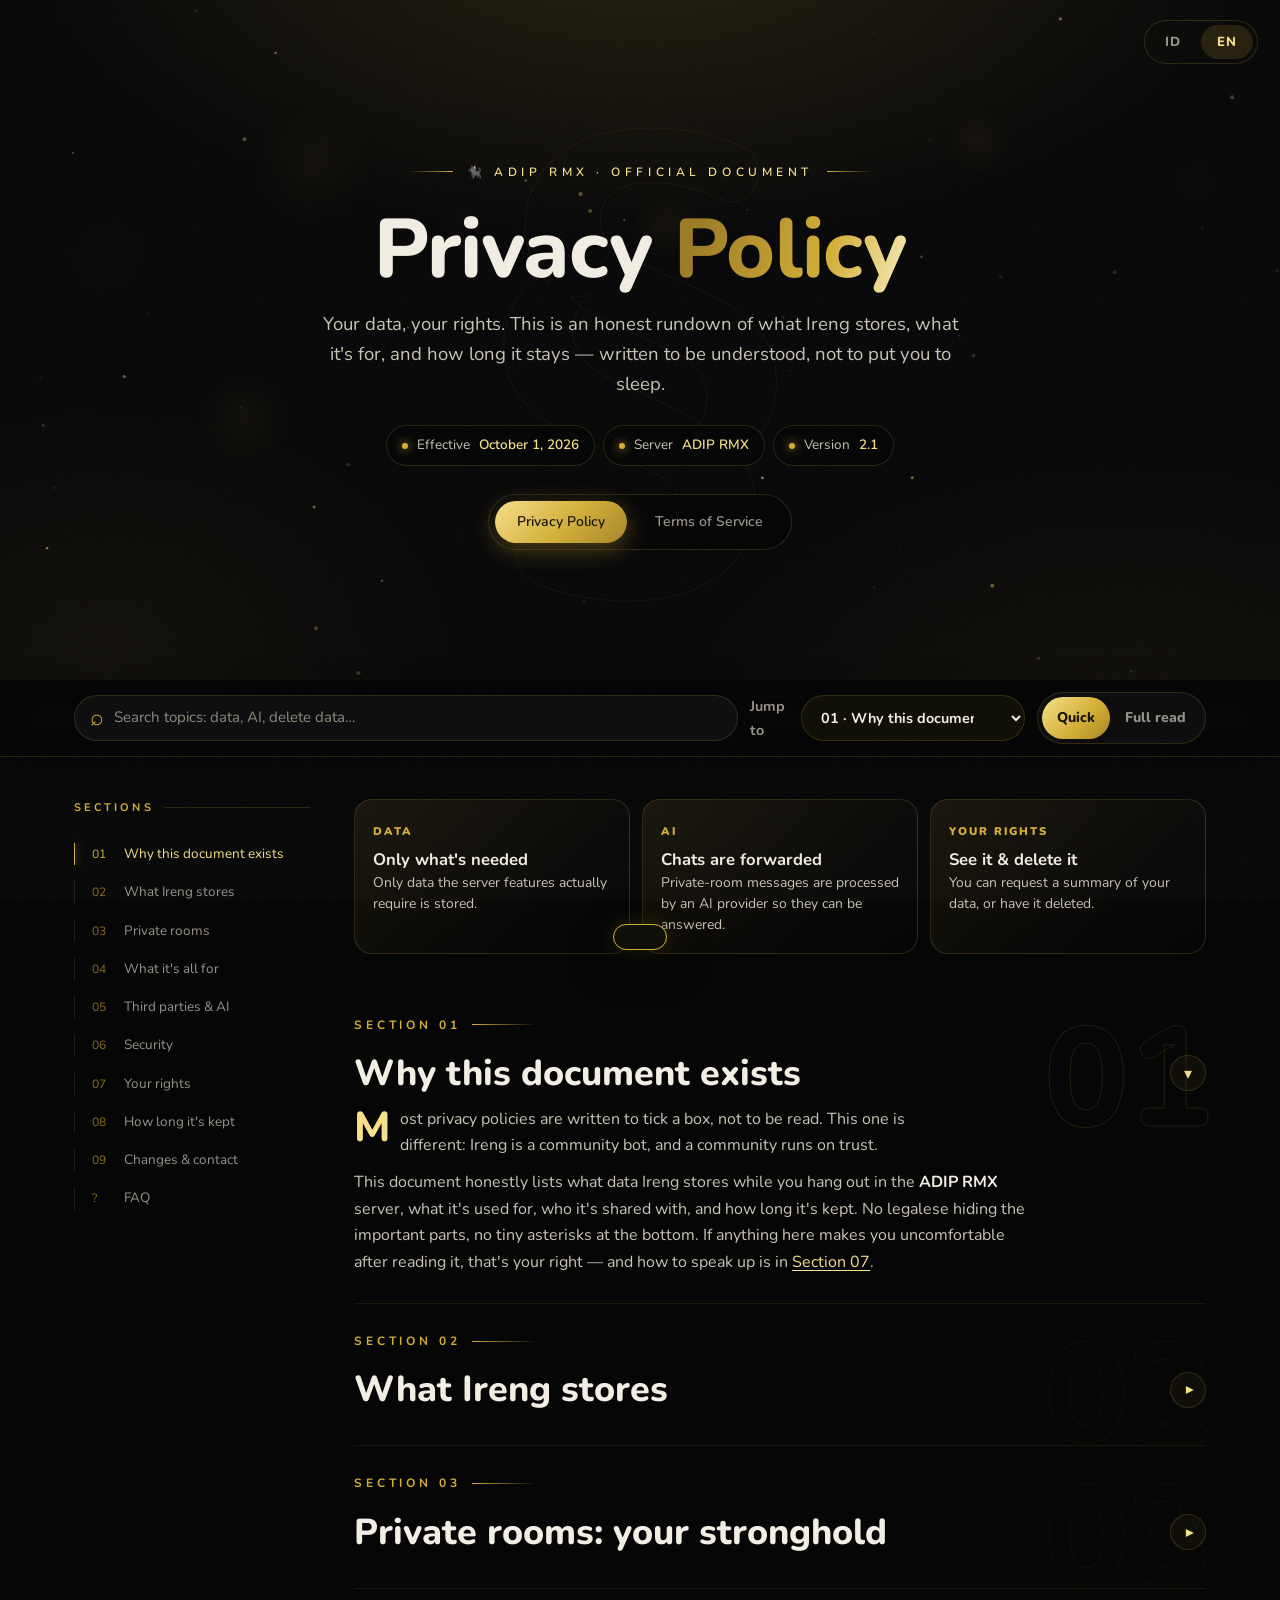
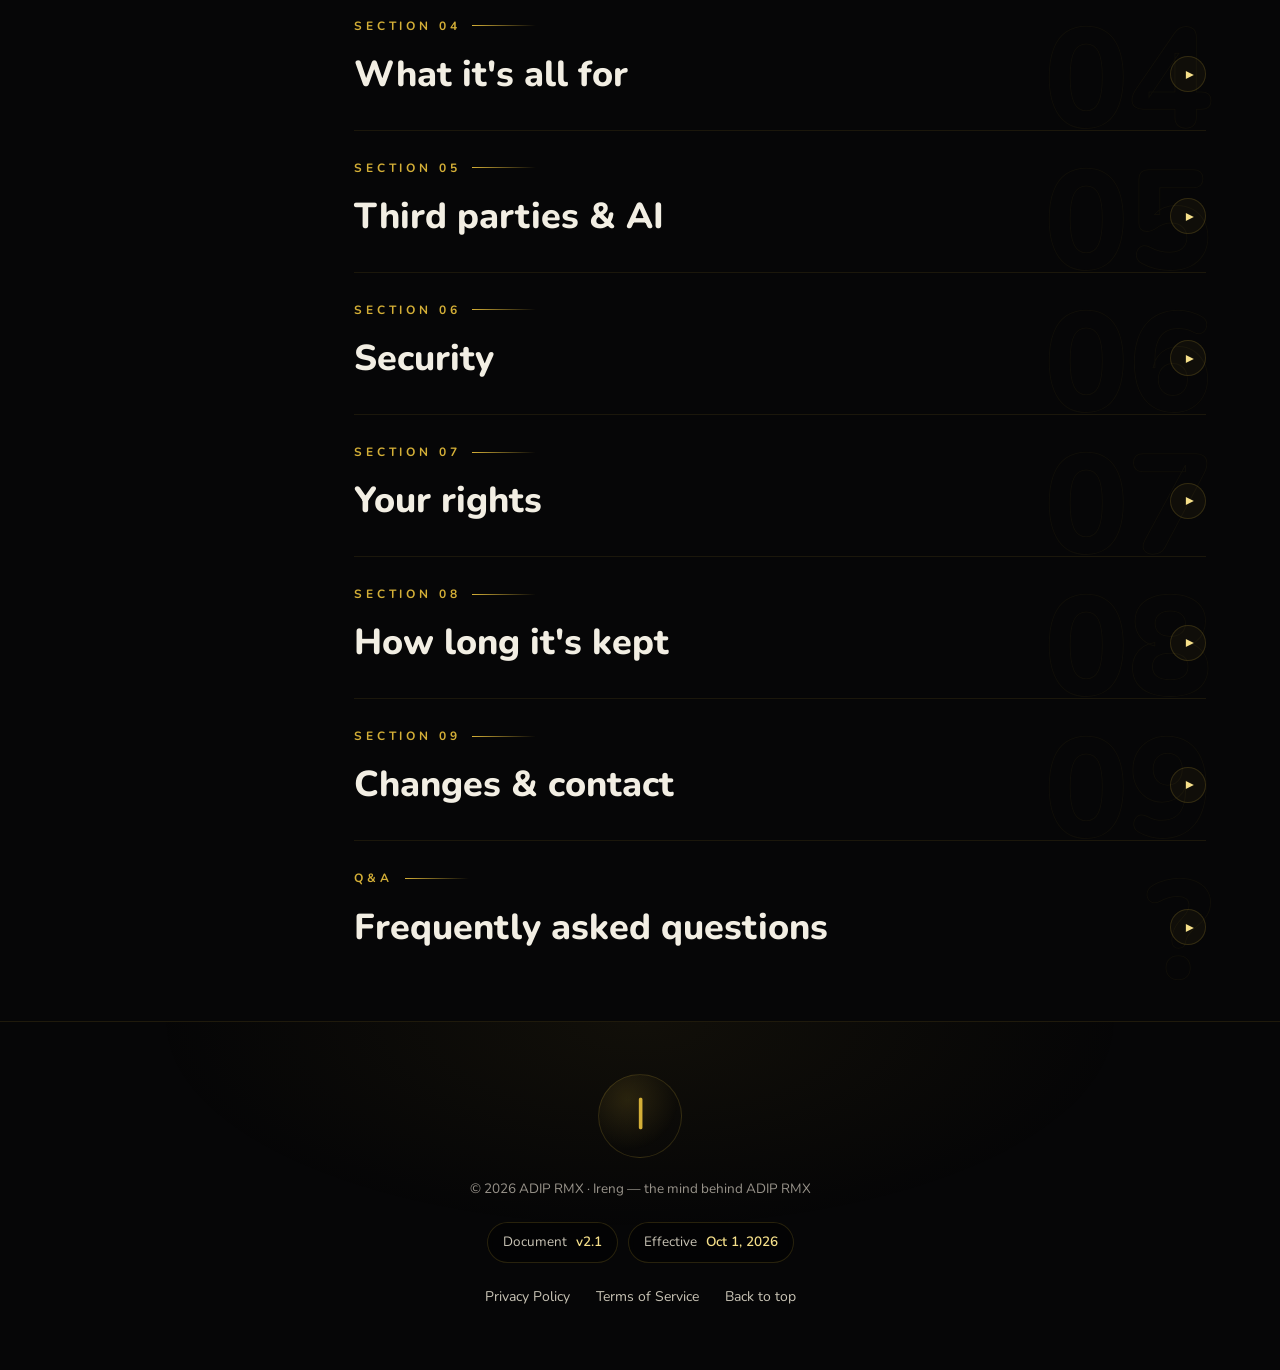
==== commit df209bc3: "Publish privacy-policy-en.html" ====
--- a/privacy-policy-en.html
+++ b/privacy-policy-en.html
@@ -10,7 +10,7 @@
 <link rel="preconnect" href="https://fonts.googleapis.com">
 <link rel="preconnect" href="https://fonts.gstatic.com" crossorigin>
 <link href="https://fonts.googleapis.com/css2?family=Nunito:ital,wght@0,400;0,600;0,700;0,800;0,900;1,400;1,600;1,800&display=swap" rel="stylesheet">
-<link rel="stylesheet" href="style.css?v=8">
+<link rel="stylesheet" href="style.css?v=9">
 </head>
 <body>
 <div id="progress"></div>
@@ -234,6 +234,6 @@
 
 <div id="toast" role="status"></div>
 <button id="topBtn" title="Back to top" aria-label="Back to top">↑</button>
-<script src="script.js?v=8"></script>
+<script src="script.js?v=9"></script>
 </body>
 </html>
--- a/style.css
+++ b/style.css
@@ -153,6 +153,7 @@
 
 /* ————— chapters ————— */
 .chapter{position:relative;padding:42px 0;scroll-margin-top:calc(var(--qb) + 18px)}
+.chapter-body{transition:height .55s cubic-bezier(.16,1,.3,1)}
 .chapter + .chapter{border-top:1px solid rgba(212,175,55,.1)}
 .ghost{position:absolute;top:22px;right:-6px;font-family:var(--serif);font-weight:800;
   font-size:clamp(5.5rem,11vw,9.5rem);line-height:1;color:transparent;
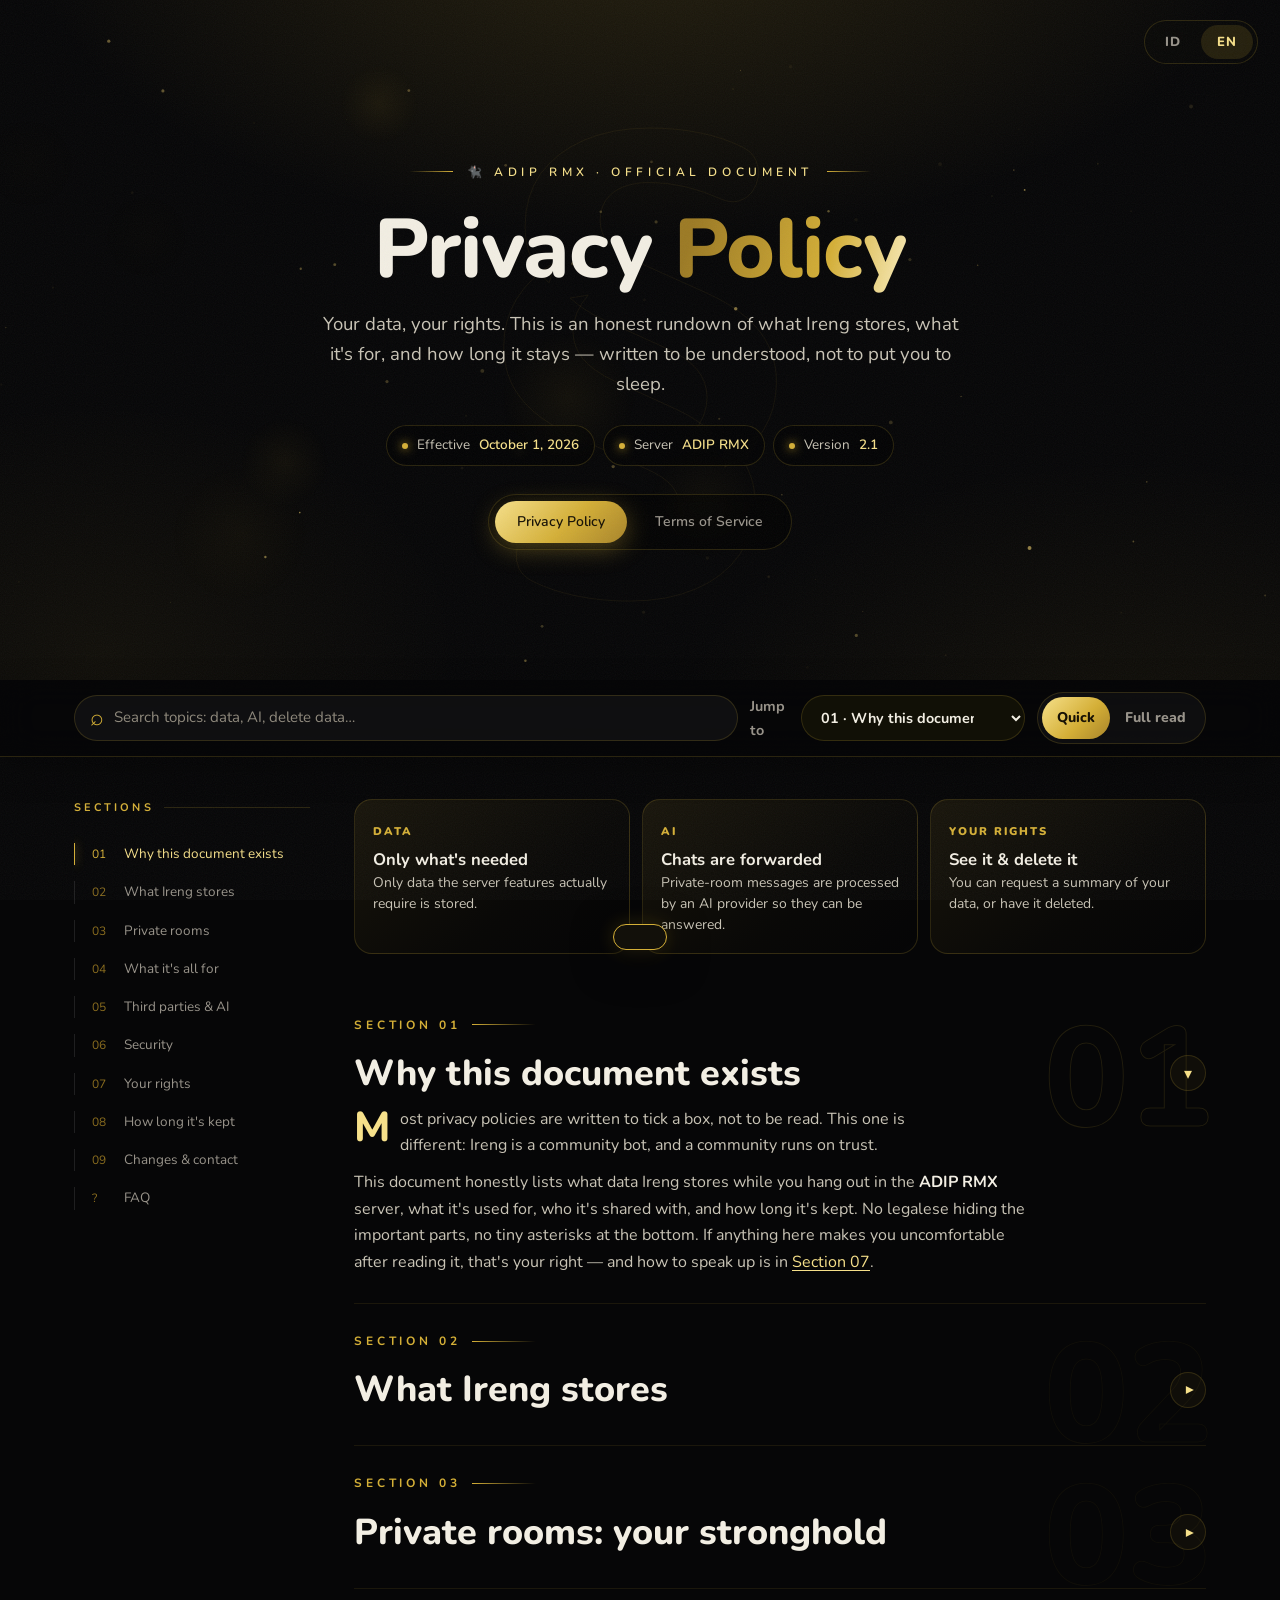
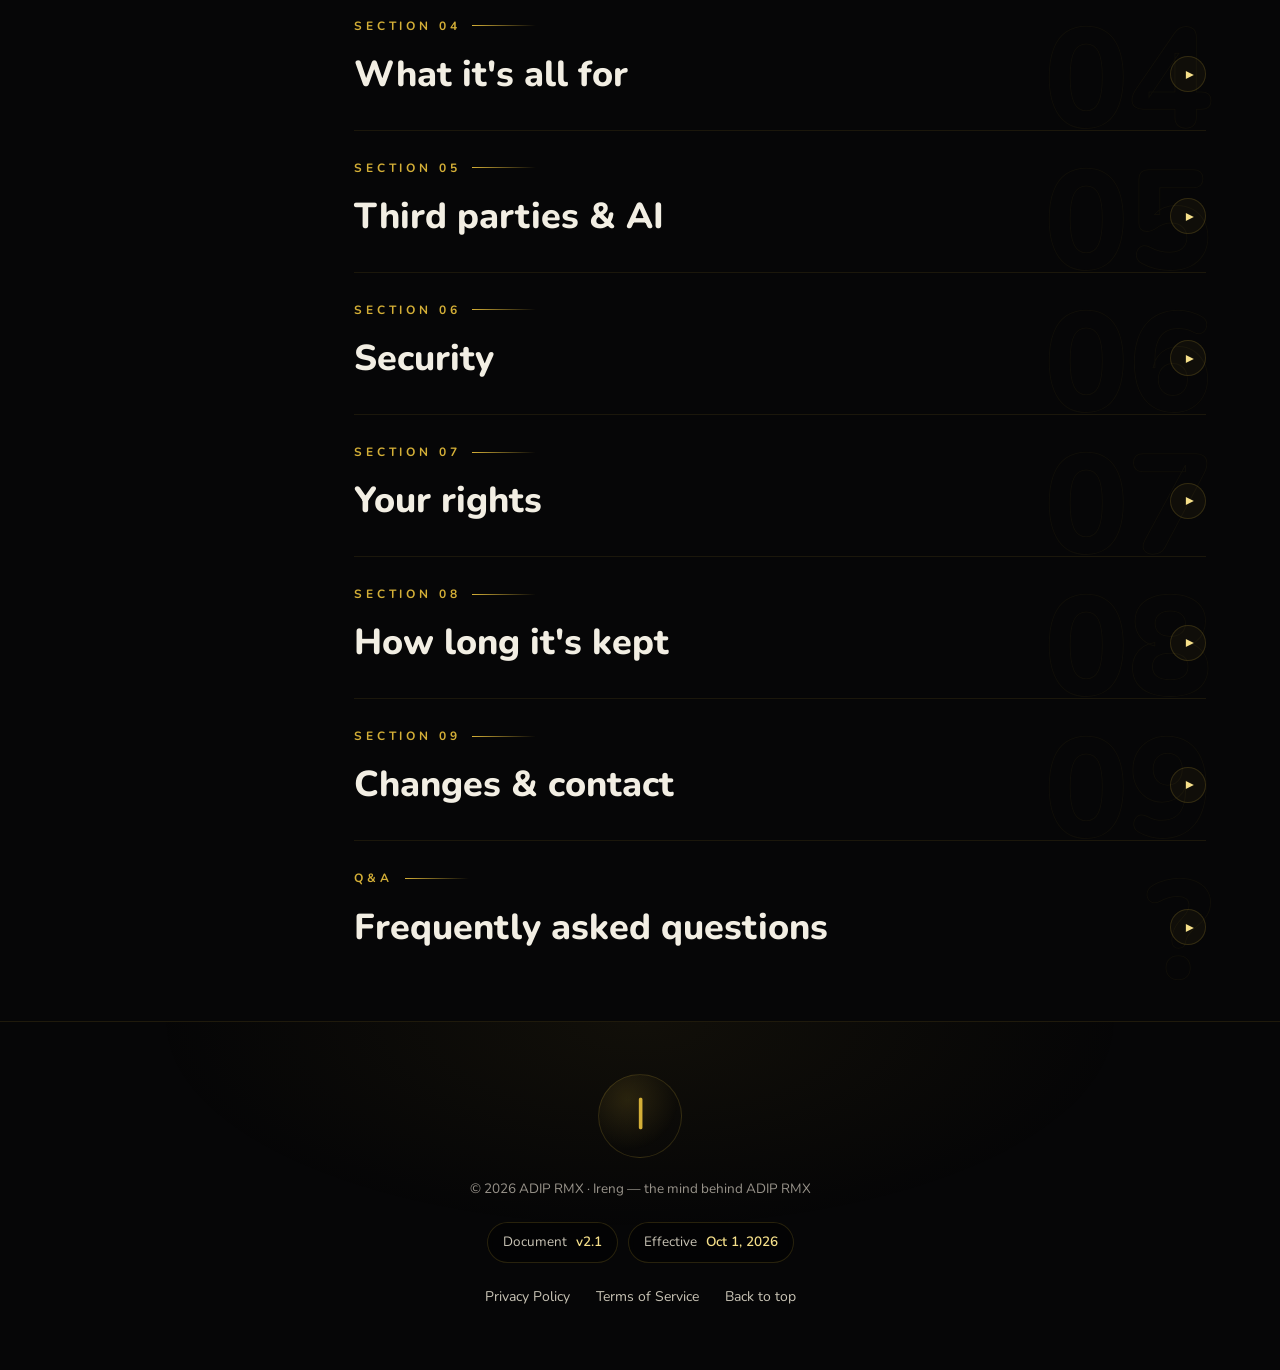
==== commit bdf7de99: "Publish privacy-policy-en.html" ====
--- a/privacy-policy-en.html
+++ b/privacy-policy-en.html
@@ -10,7 +10,7 @@
 <link rel="preconnect" href="https://fonts.googleapis.com">
 <link rel="preconnect" href="https://fonts.gstatic.com" crossorigin>
 <link href="https://fonts.googleapis.com/css2?family=Nunito:ital,wght@0,400;0,600;0,700;0,800;0,900;1,400;1,600;1,800&display=swap" rel="stylesheet">
-<link rel="stylesheet" href="style.css?v=9">
+<link rel="stylesheet" href="style.css?v=10">
 </head>
 <body>
 <div id="progress"></div>
@@ -234,6 +234,6 @@
 
 <div id="toast" role="status"></div>
 <button id="topBtn" title="Back to top" aria-label="Back to top">↑</button>
-<script src="script.js?v=9"></script>
+<script src="script.js?v=10"></script>
 </body>
 </html>
--- a/style.css
+++ b/style.css
@@ -154,6 +154,8 @@
 /* ————— chapters ————— */
 .chapter{position:relative;padding:42px 0;scroll-margin-top:calc(var(--qb) + 18px)}
 .chapter-body{transition:height .55s cubic-bezier(.16,1,.3,1)}
+.chapter-body.rise-in{animation:chapterRise .55s cubic-bezier(.16,1,.3,1) both}
+@keyframes chapterRise{from{opacity:0;transform:translateY(16px)}to{opacity:1;transform:none}}
 .chapter + .chapter{border-top:1px solid rgba(212,175,55,.1)}
 .ghost{position:absolute;top:22px;right:-6px;font-family:var(--serif);font-weight:800;
   font-size:clamp(5.5rem,11vw,9.5rem);line-height:1;color:transparent;
